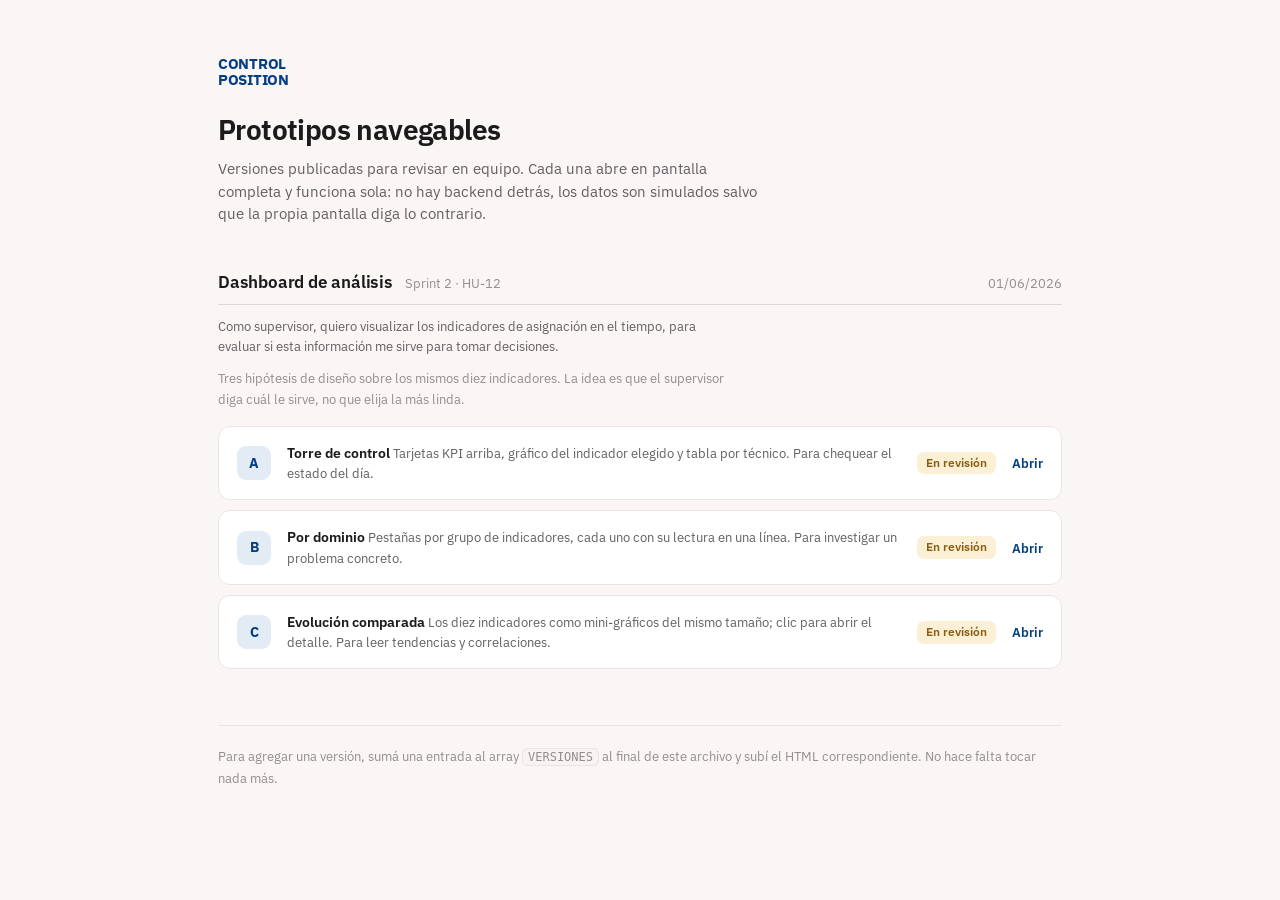
==== prototipos/index.html @ bd46d4ad "Se agregaron 3 prototipos HU-12" ====
<!DOCTYPE html>
<html lang="es">
<head>
<meta charset="UTF-8" />
<meta name="viewport" content="width=device-width, initial-scale=1.0" />
<title>Prototipos · Control Position</title>
<link rel="preconnect" href="https://fonts.googleapis.com" />
<link rel="preconnect" href="https://fonts.gstatic.com" crossorigin />
<link href="https://fonts.googleapis.com/css2?family=IBM+Plex+Sans:wght@400;500;600;700&display=swap" rel="stylesheet" />
<style>
:root{
  --bg:#FBF6F6; --surface:#fff; --surface2:#f8f3f3;
  --border:#ece4e4; --border2:#e0d6d6; --border3:#cfc4c4;
  --text:#1c1a1b; --text2:#635f60; --text3:#938d8e; --text4:#b6afaf;
  --accent:#033E84; --accent-soft:#e3ebf5; --accent-strong:#022c5f;
  --green-bg:#e0f0e6; --green-fg:#1c6e44;
  --amber-bg:#fbefd6; --amber-fg:#8a5d11;
  --slate-bg:#e9ecef; --slate-fg:#4c5763;
}
*{box-sizing:border-box;margin:0;padding:0}
body{
  font-family:"IBM Plex Sans",system-ui,-apple-system,sans-serif;
  background:var(--bg);color:var(--text);font-size:14px;line-height:1.45;
  -webkit-font-smoothing:antialiased;
}
a{color:inherit;text-decoration:none}
.wrap{max-width:900px;margin:0 auto;padding:56px 28px 80px}

header .marca{font-size:15px;font-weight:700;letter-spacing:-.3px;line-height:1.05;color:var(--accent)}
header h1{font-size:28px;font-weight:650;letter-spacing:-.6px;margin-top:22px}
header p{color:var(--text2);font-size:14.5px;margin-top:8px;max-width:60ch;line-height:1.55}

.entrega{margin-top:44px}
.entrega-head{display:flex;align-items:baseline;gap:12px;padding-bottom:10px;border-bottom:1px solid var(--border2)}
.entrega-head h2{font-size:17px;font-weight:620;letter-spacing:-.2px}
.entrega-head .meta{font-size:12.5px;color:var(--text3)}
.entrega-head .fecha{margin-left:auto;font-size:12.5px;color:var(--text3)}
.hu{font-size:13px;color:var(--text2);margin-top:12px;max-width:64ch;line-height:1.55}

.lista{margin-top:16px;display:flex;flex-direction:column;gap:10px}
.item{
  display:flex;align-items:center;gap:16px;
  background:var(--surface);border:1px solid var(--border);border-radius:12px;
  padding:16px 18px;transition:border-color .12s,box-shadow .12s;
}
.item:hover{border-color:var(--border3);box-shadow:0 2px 8px rgba(40,30,30,.06)}
.item .letra{
  width:34px;height:34px;flex:none;border-radius:9px;
  background:var(--accent-soft);color:var(--accent);
  display:grid;place-items:center;font-weight:700;font-size:14px;
}
.item .cuerpo{min-width:0;flex:1}
.item .titulo{font-size:14px;font-weight:620}
.item .resumen{font-size:12.5px;color:var(--text2);margin-top:3px;line-height:1.5}
.item .ir{font-size:12.5px;font-weight:600;color:var(--accent);white-space:nowrap}

.tag{
  display:inline-flex;align-items:center;gap:6px;font-size:11.5px;font-weight:600;
  padding:3px 9px;border-radius:7px;white-space:nowrap;
}
.t-revision{background:var(--amber-bg);color:var(--amber-fg)}
.t-aprobada{background:var(--green-bg);color:var(--green-fg)}
.t-archivada{background:var(--slate-bg);color:var(--slate-fg)}

footer{margin-top:56px;padding-top:20px;border-top:1px solid var(--border);color:var(--text3);font-size:12.5px;line-height:1.6}
footer code{background:var(--surface2);border:1px solid var(--border);border-radius:5px;padding:1px 5px;font-size:12px}

@media (max-width:620px){
  .wrap{padding:36px 18px 60px}
  .item{flex-wrap:wrap}
  .item .ir{margin-left:50px}
}
</style>
</head>
<body>
<div class="wrap">

  <header>
    <div class="marca">CONTROL<br>POSITION</div>
    <h1>Prototipos navegables</h1>
    <p>Versiones publicadas para revisar en equipo. Cada una abre en pantalla completa y funciona sola: no hay backend detrás, los datos son simulados salvo que la propia pantalla diga lo contrario.</p>
  </header>

  <div id="entregas"></div>

  <footer>
    Para agregar una versión, sumá una entrada al array <code>VERSIONES</code> al final de este archivo y subí el HTML correspondiente. No hace falta tocar nada más.
  </footer>
</div>

<script>
/* ==========================================================================
   ÚNICO PUNTO DE EDICIÓN
   Agregá acá cada versión nueva. Las entregas se ordenan de más reciente a
   más antigua según el orden de este array.
   estado: "revision" | "aprobada" | "archivada"
   ========================================================================== */
const VERSIONES = [
  {
    entrega: "Sprint 2 · HU-12",
    titulo: "Dashboard de análisis",
    fecha: "01/06/2026",
    historia: "Como supervisor, quiero visualizar los indicadores de asignación en el tiempo, para evaluar si esta información me sirve para tomar decisiones.",
    nota: "Tres hipótesis de diseño sobre los mismos diez indicadores. La idea es que el supervisor diga cuál le sirve, no que elija la más linda.",
    prototipos: [
      { letra: "A", titulo: "Torre de control",
        resumen: "Tarjetas KPI arriba, gráfico del indicador elegido y tabla por técnico. Para chequear el estado del día.",
        archivo: "hu-12-dashboard/v1-A-torre-de-control.html", estado: "revision" },
      { letra: "B", titulo: "Por dominio",
        resumen: "Pestañas por grupo de indicadores, cada uno con su lectura en una línea. Para investigar un problema concreto.",
        archivo: "hu-12-dashboard/v1-B-por-dominio.html", estado: "revision" },
      { letra: "C", titulo: "Evolución comparada",
        resumen: "Los diez indicadores como mini-gráficos del mismo tamaño; clic para abrir el detalle. Para leer tendencias y correlaciones.",
        archivo: "hu-12-dashboard/v1-C-evolucion-comparada.html", estado: "revision" },
    ],
  },
];

const ETIQUETA = {
  revision: ["En revisión", "t-revision"],
  aprobada: ["Aprobada", "t-aprobada"],
  archivada: ["Archivada", "t-archivada"],
};

const esc = (s) => String(s).replace(/[&<>"]/g, (c) =>
  ({ "&": "&amp;", "<": "&lt;", ">": "&gt;", '"': "&quot;" }[c]));

document.getElementById("entregas").innerHTML = VERSIONES.map((e) => `
  <section class="entrega">
    <div class="entrega-head">
      <h2>${esc(e.titulo)}</h2>
      <span class="meta">${esc(e.entrega)}</span>
      <span class="fecha">${esc(e.fecha)}</span>
    </div>
    ${e.historia ? `<p class="hu">${esc(e.historia)}</p>` : ""}
    ${e.nota ? `<p class="hu" style="color:var(--text3)">${esc(e.nota)}</p>` : ""}
    <div class="lista">
      ${e.prototipos.map((p) => {
        const [texto, clase] = ETIQUETA[p.estado] || ETIQUETA.revision;
        return `
        <a class="item" href="${esc(p.archivo)}">
          <span class="letra">${esc(p.letra)}</span>
          <span class="cuerpo">
            <span class="titulo">${esc(p.titulo)}</span>
            <span class="resumen">${esc(p.resumen)}</span>
          </span>
          <span class="tag ${clase}">${texto}</span>
          <span class="ir">Abrir</span>
        </a>`;
      }).join("")}
    </div>
  </section>
`).join("");
</script>
</body>
</html>
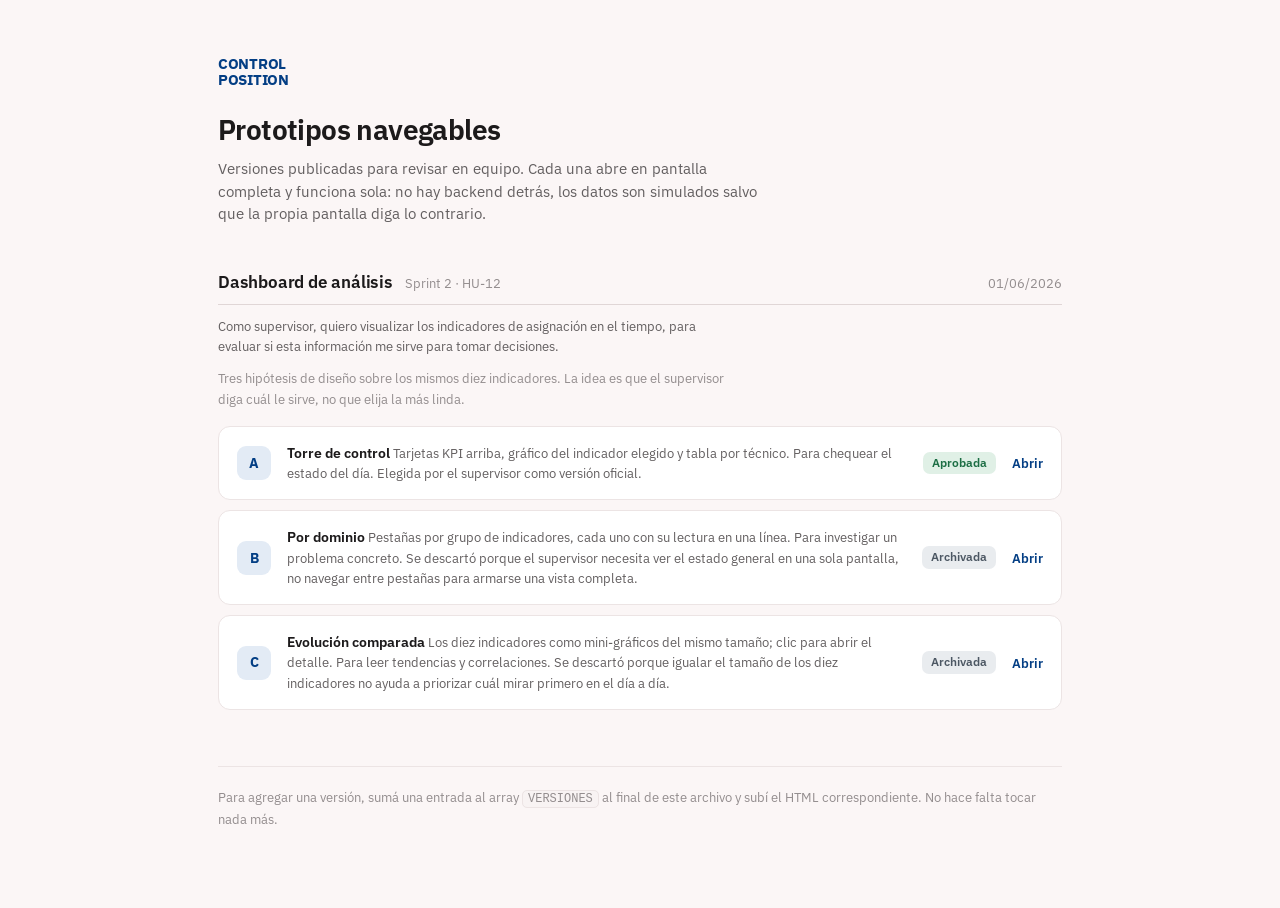
==== commit 7778f6bd: "Promover variante A a dashboard oficial de HU-12, archivar B y C - Renombra v1-A-torre-de-control.ht" ====
--- a/prototipos/index.html
+++ b/prototipos/index.html
@@ -104,14 +104,14 @@
     nota: "Tres hipótesis de diseño sobre los mismos diez indicadores. La idea es que el supervisor diga cuál le sirve, no que elija la más linda.",
     prototipos: [
       { letra: "A", titulo: "Torre de control",
-        resumen: "Tarjetas KPI arriba, gráfico del indicador elegido y tabla por técnico. Para chequear el estado del día.",
-        archivo: "hu-12-dashboard/v1-A-torre-de-control.html", estado: "revision" },
+        resumen: "Tarjetas KPI arriba, gráfico del indicador elegido y tabla por técnico. Para chequear el estado del día. Elegida por el supervisor como versión oficial.",
+        archivo: "hu-12-dashboard/v2-dashboard-analisis.html", estado: "aprobada" },
       { letra: "B", titulo: "Por dominio",
-        resumen: "Pestañas por grupo de indicadores, cada uno con su lectura en una línea. Para investigar un problema concreto.",
-        archivo: "hu-12-dashboard/v1-B-por-dominio.html", estado: "revision" },
+        resumen: "Pestañas por grupo de indicadores, cada uno con su lectura en una línea. Para investigar un problema concreto. Se descartó porque el supervisor necesita ver el estado general en una sola pantalla, no navegar entre pestañas para armarse una vista completa.",
+        archivo: "hu-12-dashboard/v1-B-por-dominio.html", estado: "archivada" },
       { letra: "C", titulo: "Evolución comparada",
-        resumen: "Los diez indicadores como mini-gráficos del mismo tamaño; clic para abrir el detalle. Para leer tendencias y correlaciones.",
-        archivo: "hu-12-dashboard/v1-C-evolucion-comparada.html", estado: "revision" },
+        resumen: "Los diez indicadores como mini-gráficos del mismo tamaño; clic para abrir el detalle. Para leer tendencias y correlaciones. Se descartó porque igualar el tamaño de los diez indicadores no ayuda a priorizar cuál mirar primero en el día a día.",
+        archivo: "hu-12-dashboard/v1-C-evolucion-comparada.html", estado: "archivada" },
     ],
   },
 ];
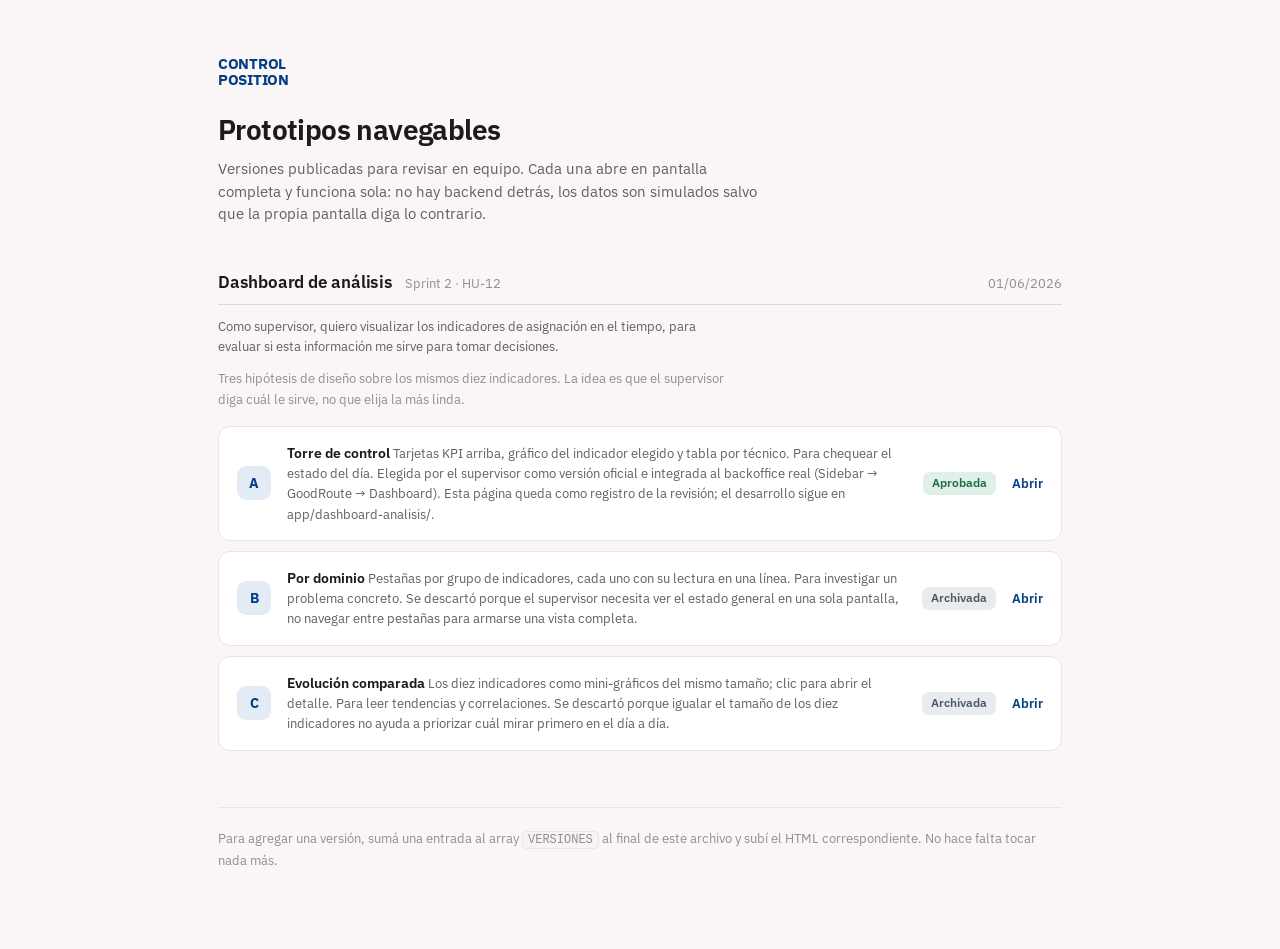
==== commit 36c01a58: "Integra el dashboard de analisis (variante A aprobada) al backoffice real - app/dashboard-analisis/D" ====
--- a/prototipos/index.html
+++ b/prototipos/index.html
@@ -104,7 +104,7 @@
     nota: "Tres hipótesis de diseño sobre los mismos diez indicadores. La idea es que el supervisor diga cuál le sirve, no que elija la más linda.",
     prototipos: [
       { letra: "A", titulo: "Torre de control",
-        resumen: "Tarjetas KPI arriba, gráfico del indicador elegido y tabla por técnico. Para chequear el estado del día. Elegida por el supervisor como versión oficial.",
+        resumen: "Tarjetas KPI arriba, gráfico del indicador elegido y tabla por técnico. Para chequear el estado del día. Elegida por el supervisor como versión oficial e integrada al backoffice real (Sidebar → GoodRoute → Dashboard). Esta página queda como registro de la revisión; el desarrollo sigue en app/dashboard-analisis/.",
         archivo: "hu-12-dashboard/v2-dashboard-analisis.html", estado: "aprobada" },
       { letra: "B", titulo: "Por dominio",
         resumen: "Pestañas por grupo de indicadores, cada uno con su lectura en una línea. Para investigar un problema concreto. Se descartó porque el supervisor necesita ver el estado general en una sola pantalla, no navegar entre pestañas para armarse una vista completa.",
